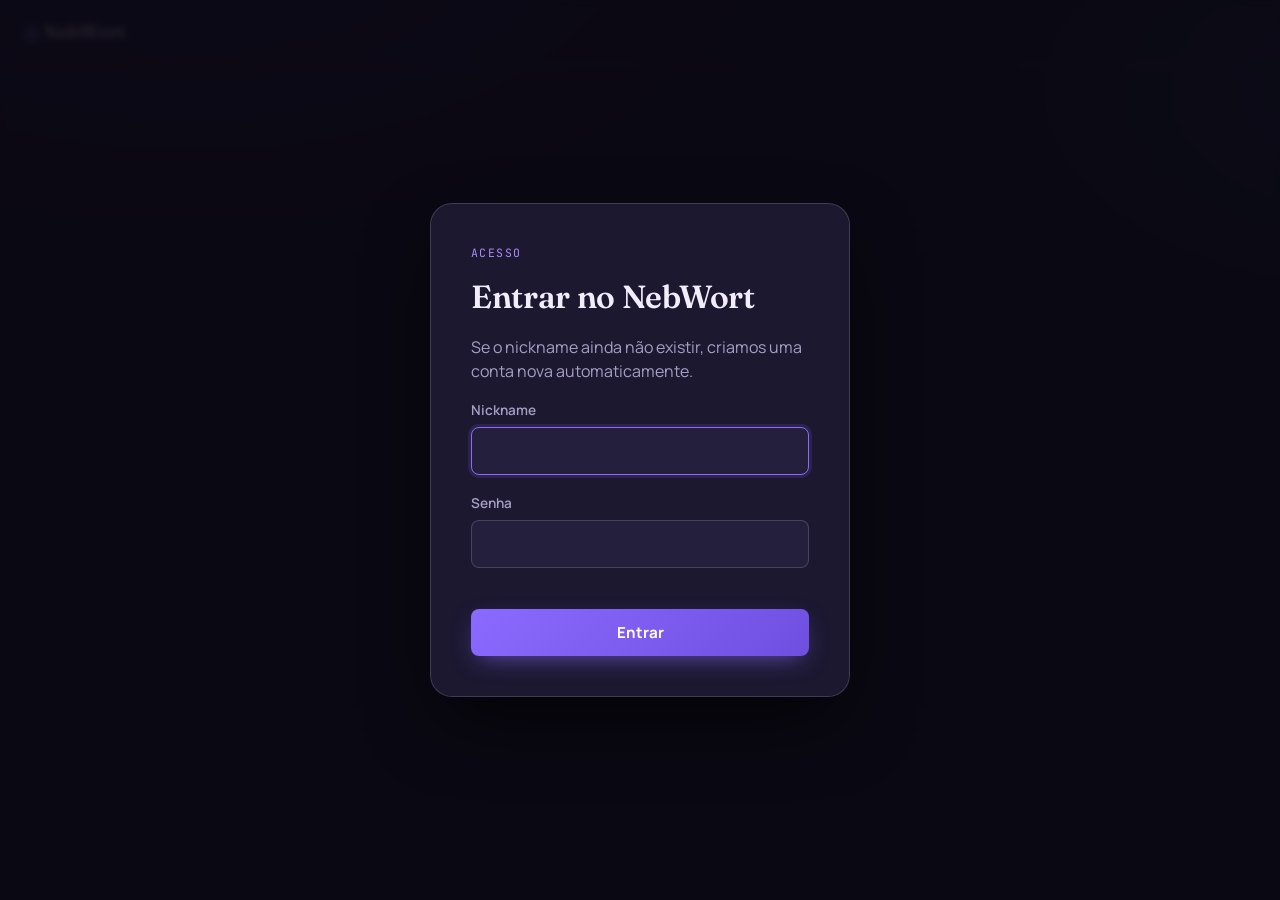
==== index.html @ ecda7659 "Primeiro commit - NebwortVibe" ====
<!DOCTYPE html>
<html lang="pt-BR">
<head>
  <meta charset="UTF-8" />
  <meta name="viewport" content="width=device-width, initial-scale=1.0" />
  <title>NebWort — Entrar</title>
  <link rel="stylesheet" href="style.css" />
</head>
<body>

  <header class="faixa-topo">
    <div class="marca"><span class="ponto"></span> NebWort</div>
  </header>

  <main class="container-principal">
    <p style="text-align:center; color: var(--text-faint); font-family: var(--font-mono); font-size: 0.85rem;">
      Entre com seu nickname para começar a jogar.
    </p>
  </main>

  <dialog id="modalLogin">
    <div class="cartao">
      <span class="eyebrow">Acesso</span>
      <h1>Entrar no NebWort</h1>
      <p>Se o nickname ainda não existir, criamos uma conta nova automaticamente.</p>

      <form id="formularioLogin" novalidate>
        <label for="campoNickname">Nickname</label>
        <input type="text" id="campoNickname" name="nickname" autocomplete="username" required />

        <label for="campoSenha">Senha</label>
        <input type="password" id="campoSenha" name="senha" autocomplete="current-password" required />

        <div class="mensagem-erro" id="mensagemErroLogin"></div>

        <button type="submit" class="botao-primario" style="width:100%;">Entrar</button>
      </form>
    </div>
  </dialog>

  <script src="script.js"></script>
  <script>
    iniciarLogin();
  </script>
</body>
</html>
---- style.css ----
/* ===================================================================
   NebWort / Semanti — design system
   Tema: "constelação semântica" — palavras como pontos de luz que se
   conectam (ou não) por significado.
   =================================================================== */

@import url('https://fonts.googleapis.com/css2?family=Fraunces:opsz,wght@9..144,500;9..144,600;9..144,700&family=Manrope:wght@400;500;600;700;800&family=JetBrains+Mono:wght@500;700&display=swap');

:root {
  --bg: #100e1a;
  --bg-soft: #16132444;
  --bg-elev: #1c1830;
  --bg-elev-2: #241f3c;
  --border: rgba(255, 255, 255, 0.09);
  --border-strong: rgba(255, 255, 255, 0.16);

  --text: #f1edf9;
  --text-dim: #a79fc4;
  --text-faint: #6f6790;

  --accent: #8b6bff;
  --accent-soft: #8b6bff22;
  --accent-strong: #a68cff;

  --good: #45e6c4;
  --good-soft: #45e6c422;
  --bad: #ff5d7a;
  --bad-soft: #ff5d7a22;

  --radius-s: 8px;
  --radius-m: 14px;
  --radius-l: 22px;

  --shadow-glow: 0 0 0 1px var(--border), 0 20px 60px -20px #000000aa;

  --font-display: 'Fraunces', serif;
  --font-body: 'Manrope', sans-serif;
  --font-mono: 'JetBrains Mono', monospace;
}

* { box-sizing: border-box; }

html, body {
  margin: 0;
  padding: 0;
  min-height: 100%;
}

body {
  background:
    radial-gradient(1100px 600px at 15% -10%, #2a1f52 0%, transparent 60%),
    radial-gradient(900px 500px at 110% 10%, #17324d 0%, transparent 55%),
    var(--bg);
  color: var(--text);
  font-family: var(--font-body);
  font-size: 16px;
  line-height: 1.55;
  -webkit-font-smoothing: antialiased;
  min-height: 100vh;
  display: flex;
  flex-direction: column;
}

/* subtle starfield */
body::before {
  content: "";
  position: fixed;
  inset: 0;
  pointer-events: none;
  background-image:
    radial-gradient(1.5px 1.5px at 20% 30%, #ffffff26 50%, transparent 51%),
    radial-gradient(1.5px 1.5px at 70% 60%, #ffffff1c 50%, transparent 51%),
    radial-gradient(1px 1px at 85% 20%, #ffffff22 50%, transparent 51%),
    radial-gradient(1px 1px at 40% 80%, #ffffff1a 50%, transparent 51%),
    radial-gradient(1.5px 1.5px at 55% 15%, #ffffff20 50%, transparent 51%);
  z-index: 0;
}

a { color: var(--accent-strong); text-decoration: none; }
a:hover { text-decoration: underline; }

h1, h2, h3 {
  font-family: var(--font-display);
  font-weight: 600;
  margin: 0 0 0.4em;
  letter-spacing: -0.01em;
}

p { margin: 0 0 1em; color: var(--text-dim); }

.oculto { display: none !important; }

/* ---------------------------------------------------------------- */
/* layout shell                                                      */
/* ---------------------------------------------------------------- */

.faixa-topo {
  position: relative;
  z-index: 1;
  display: flex;
  align-items: center;
  justify-content: space-between;
  padding: 18px 28px;
  border-bottom: 1px solid var(--border);
}

.marca {
  display: flex;
  align-items: baseline;
  gap: 8px;
  font-family: var(--font-display);
  font-size: 1.15rem;
  font-weight: 700;
  color: var(--text);
}

.marca .ponto {
  width: 8px;
  height: 8px;
  border-radius: 50%;
  background: var(--accent);
  box-shadow: 0 0 12px 2px var(--accent);
  display: inline-block;
}

.info-usuario {
  display: flex;
  align-items: center;
  gap: 14px;
  font-size: 0.9rem;
  color: var(--text-dim);
}

.pontos-pill {
  font-family: var(--font-mono);
  font-weight: 700;
  color: var(--good);
  background: var(--good-soft);
  border: 1px solid #45e6c433;
  border-radius: 999px;
  padding: 4px 12px;
}

.container-principal {
  position: relative;
  z-index: 1;
  flex: 1;
  display: flex;
  align-items: center;
  justify-content: center;
  padding: 40px 20px;
}

.cartao {
  width: 100%;
  max-width: 560px;
  background: var(--bg-elev);
  border: 1px solid var(--border);
  border-radius: var(--radius-l);
  box-shadow: var(--shadow-glow);
  padding: 40px;
}

.cartao-largo { max-width: 760px; }

.eyebrow {
  font-family: var(--font-mono);
  font-size: 0.72rem;
  letter-spacing: 0.12em;
  text-transform: uppercase;
  color: var(--accent-strong);
  margin-bottom: 10px;
  display: block;
}

/* ---------------------------------------------------------------- */
/* form controls                                                     */
/* ---------------------------------------------------------------- */

label {
  display: block;
  font-size: 0.85rem;
  color: var(--text-dim);
  margin-bottom: 6px;
  font-weight: 600;
}

input[type="text"],
input[type="password"],
select {
  width: 100%;
  background: var(--bg-elev-2);
  border: 1px solid var(--border-strong);
  color: var(--text);
  border-radius: var(--radius-s);
  padding: 12px 14px;
  font-size: 1rem;
  font-family: var(--font-body);
  margin-bottom: 18px;
  transition: border-color 0.15s, box-shadow 0.15s;
}

input[type="text"]:focus,
input[type="password"]:focus,
select:focus {
  outline: none;
  border-color: var(--accent);
  box-shadow: 0 0 0 3px var(--accent-soft);
}

input.campo-erro {
  border-color: var(--bad);
  box-shadow: 0 0 0 3px var(--bad-soft);
}

select {
  appearance: none;
  background-image: linear-gradient(45deg, transparent 50%, var(--text-dim) 50%),
                     linear-gradient(135deg, var(--text-dim) 50%, transparent 50%);
  background-position: calc(100% - 20px) center, calc(100% - 15px) center;
  background-size: 5px 5px, 5px 5px;
  background-repeat: no-repeat;
  cursor: pointer;
}

button, .botao {
  font-family: var(--font-body);
  font-weight: 700;
  font-size: 0.95rem;
  border: none;
  border-radius: var(--radius-s);
  padding: 13px 22px;
  cursor: pointer;
  transition: transform 0.1s ease, opacity 0.15s ease, box-shadow 0.15s ease;
  display: inline-flex;
  align-items: center;
  justify-content: center;
  gap: 8px;
}

button:active { transform: translateY(1px); }

.botao-primario, button.botao-primario {
  background: linear-gradient(135deg, var(--accent), #6f4fe0);
  color: #fff;
  box-shadow: 0 8px 24px -8px #8b6bffaa;
}
.botao-primario:hover { box-shadow: 0 10px 28px -6px #8b6bffcc; }

.botao-secundario, button.botao-secundario {
  background: transparent;
  color: var(--text);
  border: 1px solid var(--border-strong);
}
.botao-secundario:hover { border-color: var(--accent-strong); color: var(--accent-strong); }

.botao-perigo, button.botao-perigo {
  background: transparent;
  color: var(--bad);
  border: 1px solid #ff5d7a44;
}
.botao-perigo:hover { background: var(--bad-soft); }

button:disabled, .botao:disabled {
  opacity: 0.45;
  cursor: not-allowed;
  box-shadow: none;
  transform: none;
}

.linha-botoes {
  display: flex;
  gap: 12px;
  flex-wrap: wrap;
  margin-top: 8px;
}

.mensagem-erro {
  color: var(--bad);
  font-size: 0.85rem;
  font-weight: 600;
  min-height: 1.2em;
  margin: -8px 0 14px;
}

.mensagem-aviso {
  font-size: 0.85rem;
  color: #ffd580;
  background: #ffd58018;
  border: 1px solid #ffd58033;
  border-radius: var(--radius-s);
  padding: 10px 14px;
  margin-bottom: 16px;
}

/* ---------------------------------------------------------------- */
/* dialog / modal de login                                           */
/* ---------------------------------------------------------------- */

dialog {
  border: 1px solid var(--border-strong);
  border-radius: var(--radius-l);
  background: var(--bg-elev);
  color: var(--text);
  padding: 0;
  width: 100%;
  max-width: 420px;
  box-shadow: 0 30px 80px -20px #000000cc;
}

dialog::backdrop {
  background: #0a0812e6;
  backdrop-filter: blur(3px);
}

dialog .cartao {
  box-shadow: none;
  border: none;
  max-width: none;
}

/* ---------------------------------------------------------------- */
/* passos / etapas (pagina2)                                        */
/* ---------------------------------------------------------------- */

.lista-regras {
  list-style: none;
  padding: 0;
  margin: 0 0 24px;
  display: flex;
  flex-direction: column;
  gap: 14px;
}

.lista-regras li {
  display: flex;
  gap: 14px;
  align-items: flex-start;
  color: var(--text-dim);
  font-size: 0.95rem;
}

.marcador-regra {
  flex-shrink: 0;
  width: 30px;
  height: 30px;
  border-radius: 9px;
  background: var(--accent-soft);
  border: 1px solid #8b6bff33;
  color: var(--accent-strong);
  font-family: var(--font-mono);
  font-weight: 700;
  font-size: 0.85rem;
  display: flex;
  align-items: center;
  justify-content: center;
}

/* ---------------------------------------------------------------- */
/* arena do jogo (fases)                                             */
/* ---------------------------------------------------------------- */

.arena {
  display: flex;
  flex-direction: column;
  align-items: center;
  gap: 26px;
}

.nucleo-palavra {
  position: relative;
  width: 168px;
  height: 168px;
  border-radius: 50%;
  display: flex;
  align-items: center;
  justify-content: center;
  text-align: center;
  background: radial-gradient(circle at 35% 30%, #362a63, #1c1830 70%);
  border: 1px solid var(--border-strong);
  box-shadow: 0 0 0 1px var(--border), 0 0 60px -10px #8b6bff55, inset 0 0 30px -10px #8b6bff33;
}

.nucleo-palavra span {
  font-family: var(--font-display);
  font-size: 1.5rem;
  font-weight: 600;
  text-transform: capitalize;
  padding: 0 12px;
  word-break: break-word;
}

.nucleo-palavra .anel {
  position: absolute;
  inset: -10px;
  border-radius: 50%;
  border: 1px dashed #8b6bff44;
  animation: girar 24s linear infinite;
}

@keyframes girar {
  from { transform: rotate(0deg); }
  to { transform: rotate(360deg); }
}

.dica-quantidade {
  font-family: var(--font-mono);
  font-size: 0.78rem;
  color: var(--text-faint);
  text-transform: uppercase;
  letter-spacing: 0.08em;
}

.estado-modelo {
  display: flex;
  align-items: center;
  gap: 8px;
  font-size: 0.82rem;
  color: var(--text-faint);
  font-family: var(--font-mono);
}

.espiral {
  width: 13px;
  height: 13px;
  border-radius: 50%;
  border: 2px solid var(--border-strong);
  border-top-color: var(--accent);
  animation: espirar 0.8s linear infinite;
}

@keyframes espirar { to { transform: rotate(360deg); } }

.estado-modelo.pronto .espiral { display: none; }
.estado-modelo.pronto::before {
  content: "●";
  color: var(--good);
  font-size: 0.6rem;
}
.estado-modelo.erro::before {
  content: "●";
  color: var(--bad);
  font-size: 0.6rem;
}
.estado-modelo.erro .espiral { display: none; }

.campo-resposta {
  width: 100%;
}

/* conexões / chips de respostas avaliadas */

.constelacao-respostas {
  width: 100%;
  display: flex;
  flex-wrap: wrap;
  gap: 10px;
  justify-content: center;
  margin: 6px 0 4px;
}

.no-resposta {
  position: relative;
  padding: 10px 16px 10px 16px;
  border-radius: 999px;
  font-family: var(--font-mono);
  font-size: 0.86rem;
  font-weight: 700;
  border: 1px solid var(--border-strong);
  background: var(--bg-elev-2);
  color: var(--text-dim);
  display: flex;
  align-items: center;
  gap: 8px;
  animation: surgir 0.25s ease;
}

@keyframes surgir {
  from { opacity: 0; transform: translateY(6px) scale(0.96); }
  to { opacity: 1; transform: translateY(0) scale(1); }
}

.no-resposta.aprovado {
  border-color: #45e6c455;
  background: var(--good-soft);
  color: var(--good);
}

.no-resposta.reprovado {
  border-color: #ff5d7a55;
  background: var(--bad-soft);
  color: var(--bad);
}

.no-resposta .similaridade {
  font-size: 0.72rem;
  opacity: 0.75;
  font-weight: 600;
}

.no-resposta .pontos-ganhos {
  font-size: 0.72rem;
  background: #ffffff14;
  border-radius: 999px;
  padding: 1px 7px;
}

.resumo-rodada {
  width: 100%;
  text-align: center;
  padding: 16px;
  border-radius: var(--radius-m);
  background: var(--bg-elev-2);
  border: 1px solid var(--border);
  font-family: var(--font-mono);
  font-size: 0.95rem;
}

.resumo-rodada strong { color: var(--good); }

/* ---------------------------------------------------------------- */
/* ranking                                                           */
/* ---------------------------------------------------------------- */

.tabela-ranking {
  width: 100%;
  border-collapse: collapse;
}

.tabela-ranking th {
  text-align: left;
  font-size: 0.75rem;
  text-transform: uppercase;
  letter-spacing: 0.08em;
  color: var(--text-faint);
  font-family: var(--font-mono);
  padding: 0 12px 10px;
  border-bottom: 1px solid var(--border);
}

.tabela-ranking td {
  padding: 12px;
  border-bottom: 1px solid var(--border);
  font-size: 0.95rem;
}

.tabela-ranking tr.linha-atual td {
  background: var(--accent-soft);
  font-weight: 700;
  color: var(--text);
}

.tabela-ranking td.coluna-posicao {
  font-family: var(--font-mono);
  color: var(--text-faint);
  width: 46px;
}

.tabela-ranking td.coluna-pontos {
  font-family: var(--font-mono);
  color: var(--good);
  font-weight: 700;
  text-align: right;
}

/* ---------------------------------------------------------------- */
/* dificuldade (pagina3)                                             */
/* ---------------------------------------------------------------- */

.cartoes-dificuldade {
  display: grid;
  grid-template-columns: 1fr;
  gap: 10px;
  margin: 4px 0 22px;
}

/* ---------------------------------------------------------------- */
/* responsivo                                                        */
/* ---------------------------------------------------------------- */

@media (max-width: 560px) {
  .cartao { padding: 26px; border-radius: var(--radius-m); }
  .faixa-topo { padding: 14px 16px; }
  .nucleo-palavra { width: 140px; height: 140px; }
}

/* foco visível para acessibilidade */
a:focus-visible,
button:focus-visible,
input:focus-visible,
select:focus-visible {
  outline: 2px solid var(--accent-strong);
  outline-offset: 2px;
}

@media (prefers-reduced-motion: reduce) {
  .nucleo-palavra .anel,
  .espiral {
    animation: none;
  }
}
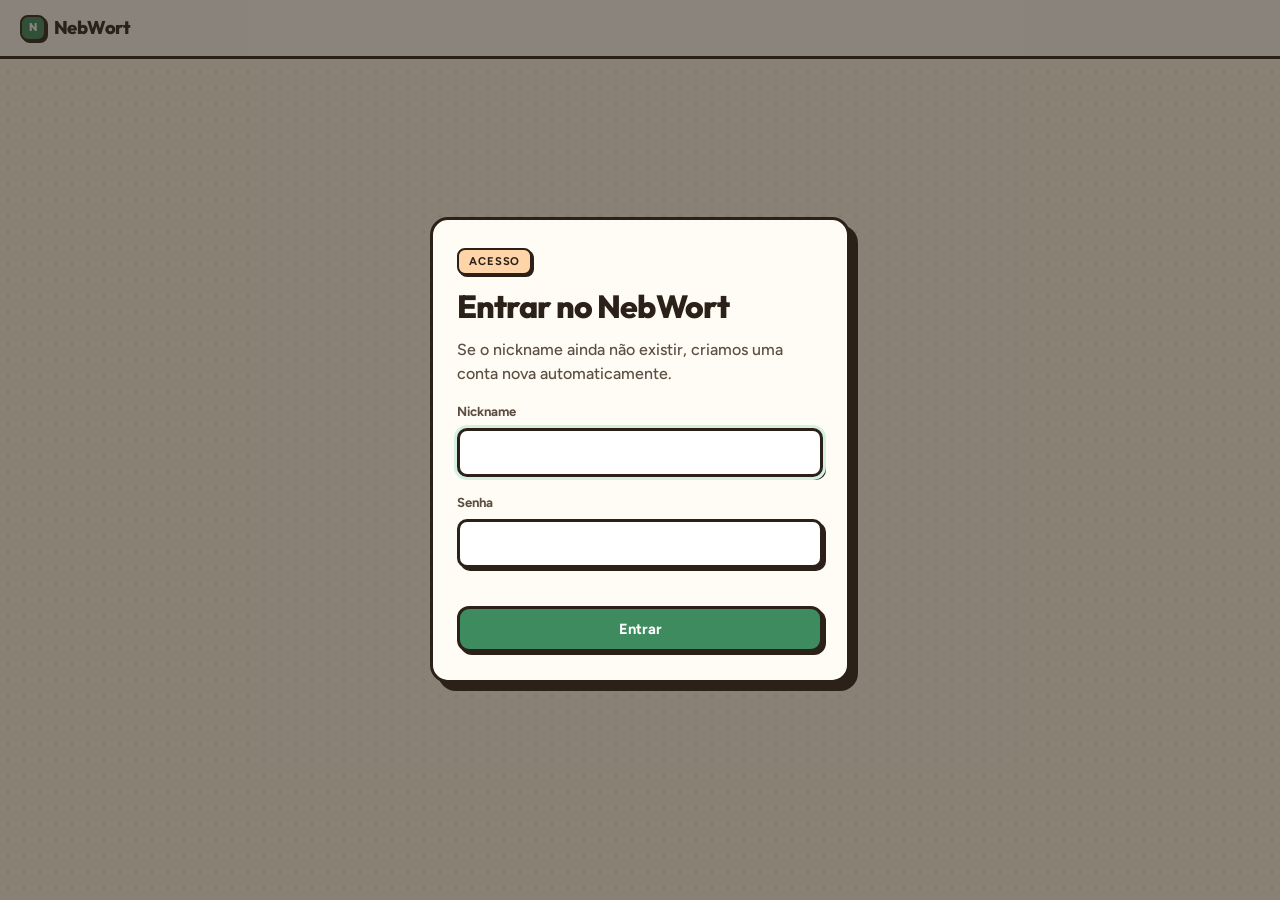
==== commit 4ca0a891: "Login com visual cartoon" ====
--- a/index.html
+++ b/index.html
@@ -9,11 +9,11 @@
 <body>
 
   <header class="faixa-topo">
-    <div class="marca"><span class="ponto"></span> NebWort</div>
+    <div class="marca"><span class="mark">N</span> NebWort</div>
   </header>
 
   <main class="container-principal">
-    <p style="text-align:center; color: var(--text-faint); font-family: var(--font-mono); font-size: 0.85rem;">
+    <p style="text-align:center; color: var(--text-faint); font-weight: 600; font-size: 0.9rem;">
       Entre com seu nickname para começar a jogar.
     </p>
   </main>
@@ -33,7 +33,7 @@
 
         <div class="mensagem-erro" id="mensagemErroLogin"></div>
 
-        <button type="submit" class="botao-primario" style="width:100%;">Entrar</button>
+        <button type="submit" class="botao botao-primario" style="width:100%;">Entrar</button>
       </form>
     </div>
   </dialog>
--- a/style.css
+++ b/style.css
@@ -1,41 +1,45 @@
 /* ===================================================================
-   NebWort / Semanti — design system
-   Tema: "constelação semântica" — palavras como pontos de luz que se
-   conectam (ou não) por significado.
+   NebWort — visual cartoon (arcade + orgânico)
+   Creme, verde floresta, bordas escuras, tipografia reta.
    =================================================================== */
 
-@import url('https://fonts.googleapis.com/css2?family=Fraunces:opsz,wght@9..144,500;9..144,600;9..144,700&family=Manrope:wght@400;500;600;700;800&family=JetBrains+Mono:wght@500;700&display=swap');
+@import url('https://fonts.googleapis.com/css2?family=Figtree:wght@500;600;700;800&family=Outfit:wght@600;700;800&display=swap');
 
 :root {
-  --bg: #100e1a;
-  --bg-soft: #16132444;
-  --bg-elev: #1c1830;
-  --bg-elev-2: #241f3c;
-  --border: rgba(255, 255, 255, 0.09);
-  --border-strong: rgba(255, 255, 255, 0.16);
-
-  --text: #f1edf9;
-  --text-dim: #a79fc4;
-  --text-faint: #6f6790;
-
-  --accent: #8b6bff;
-  --accent-soft: #8b6bff22;
-  --accent-strong: #a68cff;
-
-  --good: #45e6c4;
-  --good-soft: #45e6c422;
-  --bad: #ff5d7a;
-  --bad-soft: #ff5d7a22;
-
-  --radius-s: 8px;
+  --bg: #FFF6E8;
+  --bg-dot: #EBD9C0;
+  --bg-elev: #FFFCF5;
+  --bg-elev-2: #FFF8EC;
+  --border: #2B2118;
+  --border-soft: #D4C4AE;
+
+  --text: #2B2118;
+  --text-dim: #5C4E42;
+  --text-faint: #8B7B6B;
+
+  --accent: #3D8B5F;
+  --accent-soft: #D4F0E0;
+  --accent-strong: #2F6B49;
+  --accent-hover: #347A52;
+
+  --cream: #FFE8B8;
+  --peach: #FFD4A8;
+
+  --good: #2F6B49;
+  --good-soft: #D4F0E0;
+  --bad: #C92A2A;
+  --bad-soft: #FFD5D0;
+
+  --radius-s: 10px;
   --radius-m: 14px;
-  --radius-l: 22px;
-
-  --shadow-glow: 0 0 0 1px var(--border), 0 20px 60px -20px #000000aa;
-
-  --font-display: 'Fraunces', serif;
-  --font-body: 'Manrope', sans-serif;
-  --font-mono: 'JetBrains Mono', monospace;
+  --radius-l: 18px;
+
+  --shadow: 4px 4px 0 #2B2118;
+  --shadow-sm: 3px 3px 0 #2B2118;
+
+  --font-display: 'Outfit', system-ui, sans-serif;
+  --font-body: 'Figtree', system-ui, sans-serif;
+  --font-mono: 'Figtree', system-ui, sans-serif;
 }
 
 * { box-sizing: border-box; }
@@ -47,51 +51,39 @@
 }
 
 body {
-  background:
-    radial-gradient(1100px 600px at 15% -10%, #2a1f52 0%, transparent 60%),
-    radial-gradient(900px 500px at 110% 10%, #17324d 0%, transparent 55%),
-    var(--bg);
+  background: var(--bg);
+  background-image: radial-gradient(var(--bg-dot) 1.4px, transparent 1.4px);
+  background-size: 16px 16px;
   color: var(--text);
   font-family: var(--font-body);
   font-size: 16px;
-  line-height: 1.55;
+  line-height: 1.5;
   -webkit-font-smoothing: antialiased;
   min-height: 100vh;
   display: flex;
   flex-direction: column;
 }
 
-/* subtle starfield */
-body::before {
-  content: "";
-  position: fixed;
-  inset: 0;
-  pointer-events: none;
-  background-image:
-    radial-gradient(1.5px 1.5px at 20% 30%, #ffffff26 50%, transparent 51%),
-    radial-gradient(1.5px 1.5px at 70% 60%, #ffffff1c 50%, transparent 51%),
-    radial-gradient(1px 1px at 85% 20%, #ffffff22 50%, transparent 51%),
-    radial-gradient(1px 1px at 40% 80%, #ffffff1a 50%, transparent 51%),
-    radial-gradient(1.5px 1.5px at 55% 15%, #ffffff20 50%, transparent 51%);
-  z-index: 0;
-}
-
-a { color: var(--accent-strong); text-decoration: none; }
+body::before { display: none; }
+
+a { color: var(--accent-strong); text-decoration: none; font-weight: 600; }
 a:hover { text-decoration: underline; }
 
 h1, h2, h3 {
   font-family: var(--font-display);
-  font-weight: 600;
+  font-weight: 800;
   margin: 0 0 0.4em;
-  letter-spacing: -0.01em;
-}
-
-p { margin: 0 0 1em; color: var(--text-dim); }
+  letter-spacing: -0.03em;
+  line-height: 1.2;
+}
+
+p { margin: 0 0 1em; color: var(--text-dim); font-weight: 500; }
 
 .oculto { display: none !important; }
-
-/* ---------------------------------------------------------------- */
-/* layout shell                                                      */
+.texto-dim { color: var(--text-dim); font-size: 0.9rem; }
+
+/* ---------------------------------------------------------------- */
+/* header                                                            */
 /* ---------------------------------------------------------------- */
 
 .faixa-topo {
@@ -100,46 +92,78 @@
   display: flex;
   align-items: center;
   justify-content: space-between;
-  padding: 18px 28px;
-  border-bottom: 1px solid var(--border);
+  padding: 14px 20px;
+  border-bottom: 3px solid var(--border);
+  background: var(--bg-elev);
 }
 
 .marca {
   display: flex;
-  align-items: baseline;
+  align-items: center;
   gap: 8px;
   font-family: var(--font-display);
   font-size: 1.15rem;
-  font-weight: 700;
-  color: var(--text);
+  font-weight: 800;
+  letter-spacing: -0.03em;
+  color: var(--text);
+}
+
+.marca .ponto,
+.marca .mark {
+  width: 26px;
+  height: 26px;
+  border-radius: 8px;
+  background: var(--accent);
+  border: 2.5px solid var(--border);
+  box-shadow: 2px 2px 0 var(--border);
+  display: inline-flex;
+  align-items: center;
+  justify-content: center;
+  color: #fff;
+  font-size: 0.7rem;
+  font-weight: 800;
+  flex-shrink: 0;
 }
 
 .marca .ponto {
-  width: 8px;
-  height: 8px;
-  border-radius: 50%;
-  background: var(--accent);
-  box-shadow: 0 0 12px 2px var(--accent);
-  display: inline-block;
+  width: 12px;
+  height: 12px;
+  border-radius: 4px;
+  box-shadow: 1px 1px 0 var(--border);
 }
 
 .info-usuario {
   display: flex;
   align-items: center;
-  gap: 14px;
-  font-size: 0.9rem;
+  gap: 8px;
+  font-size: 0.85rem;
   color: var(--text-dim);
+  font-weight: 600;
+}
+
+.pontos-pill,
+.titulo-pill {
+  font-weight: 700;
+  font-size: 0.75rem;
+  border-radius: 999px;
+  padding: 5px 11px;
+  border: 2.5px solid var(--border);
+  box-shadow: 2px 2px 0 var(--border);
 }
 
 .pontos-pill {
-  font-family: var(--font-mono);
-  font-weight: 700;
   color: var(--good);
   background: var(--good-soft);
-  border: 1px solid #45e6c433;
-  border-radius: 999px;
-  padding: 4px 12px;
-}
+}
+
+.titulo-pill {
+  color: var(--text);
+  background: var(--cream);
+}
+
+/* ---------------------------------------------------------------- */
+/* layout                                                            */
+/* ---------------------------------------------------------------- */
 
 .container-principal {
   position: relative;
@@ -148,64 +172,70 @@
   display: flex;
   align-items: center;
   justify-content: center;
-  padding: 40px 20px;
+  padding: 28px 16px;
 }
 
 .cartao {
   width: 100%;
-  max-width: 560px;
+  max-width: 520px;
   background: var(--bg-elev);
-  border: 1px solid var(--border);
+  border: 3px solid var(--border);
   border-radius: var(--radius-l);
-  box-shadow: var(--shadow-glow);
-  padding: 40px;
-}
-
-.cartao-largo { max-width: 760px; }
+  box-shadow: var(--shadow);
+  padding: 28px 24px;
+}
+
+.cartao-largo { max-width: 640px; }
 
 .eyebrow {
-  font-family: var(--font-mono);
-  font-size: 0.72rem;
-  letter-spacing: 0.12em;
+  display: inline-block;
+  font-size: 0.7rem;
+  font-weight: 700;
+  letter-spacing: 0.08em;
   text-transform: uppercase;
-  color: var(--accent-strong);
-  margin-bottom: 10px;
-  display: block;
-}
-
-/* ---------------------------------------------------------------- */
-/* form controls                                                     */
+  color: var(--text);
+  background: var(--peach);
+  border: 2.5px solid var(--border);
+  border-radius: 8px;
+  padding: 3px 10px;
+  margin-bottom: 12px;
+  box-shadow: 2px 2px 0 var(--border);
+}
+
+/* ---------------------------------------------------------------- */
+/* forms                                                             */
 /* ---------------------------------------------------------------- */
 
 label {
   display: block;
-  font-size: 0.85rem;
+  font-size: 0.82rem;
   color: var(--text-dim);
   margin-bottom: 6px;
-  font-weight: 600;
+  font-weight: 700;
 }
 
 input[type="text"],
 input[type="password"],
 select {
   width: 100%;
-  background: var(--bg-elev-2);
-  border: 1px solid var(--border-strong);
+  background: #fff;
+  border: 3px solid var(--border);
   color: var(--text);
   border-radius: var(--radius-s);
   padding: 12px 14px;
   font-size: 1rem;
   font-family: var(--font-body);
-  margin-bottom: 18px;
-  transition: border-color 0.15s, box-shadow 0.15s;
+  font-weight: 600;
+  margin-bottom: 16px;
+  box-shadow: var(--shadow-sm);
+  transition: box-shadow 0.12s, transform 0.12s;
 }
 
 input[type="text"]:focus,
 input[type="password"]:focus,
 select:focus {
   outline: none;
-  border-color: var(--accent);
-  box-shadow: 0 0 0 3px var(--accent-soft);
+  box-shadow: 0 0 0 3px var(--accent-soft), var(--shadow-sm);
 }
 
 input.campo-erro {
@@ -217,7 +247,7 @@
   appearance: none;
   background-image: linear-gradient(45deg, transparent 50%, var(--text-dim) 50%),
                      linear-gradient(135deg, var(--text-dim) 50%, transparent 50%);
-  background-position: calc(100% - 20px) center, calc(100% - 15px) center;
+  background-position: calc(100% - 18px) center, calc(100% - 13px) center;
   background-size: 5px 5px, 5px 5px;
   background-repeat: no-repeat;
   cursor: pointer;
@@ -226,51 +256,60 @@
 button, .botao {
   font-family: var(--font-body);
   font-weight: 700;
-  font-size: 0.95rem;
-  border: none;
-  border-radius: var(--radius-s);
-  padding: 13px 22px;
+  font-size: 0.92rem;
+  border: 3px solid var(--border);
+  border-radius: 12px;
+  padding: 11px 18px;
   cursor: pointer;
-  transition: transform 0.1s ease, opacity 0.15s ease, box-shadow 0.15s ease;
+  transition: transform 0.1s, box-shadow 0.1s;
   display: inline-flex;
   align-items: center;
   justify-content: center;
   gap: 8px;
-}
-
-button:active { transform: translateY(1px); }
+  text-decoration: none;
+  box-shadow: var(--shadow-sm);
+  color: var(--text);
+  background: var(--bg-elev);
+}
+
+button:hover, .botao:hover {
+  transform: translate(-1px, -1px);
+  box-shadow: 4px 4px 0 var(--border);
+  text-decoration: none;
+}
+
+button:active, .botao:active {
+  transform: translate(1px, 1px);
+  box-shadow: 1px 1px 0 var(--border);
+}
 
 .botao-primario, button.botao-primario {
-  background: linear-gradient(135deg, var(--accent), #6f4fe0);
+  background: var(--accent);
   color: #fff;
-  box-shadow: 0 8px 24px -8px #8b6bffaa;
-}
-.botao-primario:hover { box-shadow: 0 10px 28px -6px #8b6bffcc; }
+}
+.botao-primario:hover { background: var(--accent-hover); color: #fff; }
 
 .botao-secundario, button.botao-secundario {
-  background: transparent;
-  color: var(--text);
-  border: 1px solid var(--border-strong);
-}
-.botao-secundario:hover { border-color: var(--accent-strong); color: var(--accent-strong); }
+  background: var(--bg-elev);
+  color: var(--text);
+}
 
 .botao-perigo, button.botao-perigo {
-  background: transparent;
+  background: #fff;
   color: var(--bad);
-  border: 1px solid #ff5d7a44;
 }
 .botao-perigo:hover { background: var(--bad-soft); }
 
 button:disabled, .botao:disabled {
   opacity: 0.45;
   cursor: not-allowed;
-  box-shadow: none;
-  transform: none;
+  transform: none !important;
+  box-shadow: var(--shadow-sm) !important;
 }
 
 .linha-botoes {
   display: flex;
-  gap: 12px;
+  gap: 10px;
   flex-wrap: wrap;
   margin-top: 8px;
 }
@@ -278,39 +317,40 @@
 .mensagem-erro {
   color: var(--bad);
   font-size: 0.85rem;
-  font-weight: 600;
+  font-weight: 700;
   min-height: 1.2em;
   margin: -8px 0 14px;
 }
 
 .mensagem-aviso {
   font-size: 0.85rem;
-  color: #ffd580;
-  background: #ffd58018;
-  border: 1px solid #ffd58033;
+  font-weight: 600;
+  color: #8A5A00;
+  background: var(--cream);
+  border: 2.5px solid var(--border);
   border-radius: var(--radius-s);
   padding: 10px 14px;
   margin-bottom: 16px;
-}
-
-/* ---------------------------------------------------------------- */
-/* dialog / modal de login                                           */
+  box-shadow: 2px 2px 0 var(--border);
+}
+
+/* ---------------------------------------------------------------- */
+/* dialog                                                            */
 /* ---------------------------------------------------------------- */
 
 dialog {
-  border: 1px solid var(--border-strong);
+  border: 3px solid var(--border);
   border-radius: var(--radius-l);
   background: var(--bg-elev);
   color: var(--text);
   padding: 0;
   width: 100%;
   max-width: 420px;
-  box-shadow: 0 30px 80px -20px #000000cc;
+  box-shadow: 8px 8px 0 var(--border);
 }
 
 dialog::backdrop {
-  background: #0a0812e6;
-  backdrop-filter: blur(3px);
+  background: rgba(43, 33, 24, 0.55);
 }
 
 dialog .cartao {
@@ -320,111 +360,342 @@
 }
 
 /* ---------------------------------------------------------------- */
-/* passos / etapas (pagina2)                                        */
+/* regras / perfil / modos                                           */
 /* ---------------------------------------------------------------- */
 
 .lista-regras {
   list-style: none;
   padding: 0;
-  margin: 0 0 24px;
+  margin: 0 0 22px;
+  display: flex;
+  flex-direction: column;
+  gap: 12px;
+}
+
+.lista-regras li {
+  display: flex;
+  gap: 12px;
+  align-items: flex-start;
+  color: var(--text-dim);
+  font-size: 0.92rem;
+  font-weight: 500;
+}
+
+.marcador-regra {
+  flex-shrink: 0;
+  width: 28px;
+  height: 28px;
+  border-radius: 8px;
+  background: var(--accent-soft);
+  border: 2.5px solid var(--border);
+  color: var(--accent-strong);
+  font-weight: 800;
+  font-size: 0.8rem;
+  display: flex;
+  align-items: center;
+  justify-content: center;
+  box-shadow: 2px 2px 0 var(--border);
+}
+
+.perfil-resumo {
+  display: grid;
+  grid-template-columns: 1fr 1fr;
+  gap: 10px;
+  margin: 16px 0 20px;
+}
+
+.perfil-bloco {
+  background: var(--bg-elev);
+  border: 3px solid var(--border);
+  border-radius: var(--radius-m);
+  padding: 14px;
+  box-shadow: var(--shadow-sm);
+}
+
+.perfil-bloco-largo { grid-column: 1 / -1; }
+
+.perfil-label {
+  display: block;
+  font-size: 0.65rem;
+  font-weight: 700;
+  letter-spacing: 0.07em;
+  text-transform: uppercase;
+  color: var(--text-faint);
+  margin-bottom: 4px;
+}
+
+.perfil-bloco strong {
+  font-family: var(--font-display);
+  font-weight: 700;
+  letter-spacing: -0.02em;
+}
+
+.modos-grid {
+  display: grid;
+  grid-template-columns: 1fr;
+  gap: 12px;
+}
+
+@media (min-width: 560px) {
+  .modos-grid { grid-template-columns: 1fr 1fr; }
+}
+
+.modo-card {
+  display: block;
+  padding: 16px;
+  border-radius: var(--radius-m);
+  border: 3px solid var(--border);
+  background: var(--bg-elev);
+  color: var(--text);
+  text-decoration: none;
+  box-shadow: var(--shadow);
+  transition: transform 0.1s, box-shadow 0.1s;
+}
+
+.modo-card:nth-child(1) { background: var(--accent-soft); }
+.modo-card:nth-child(2) { background: var(--cream); }
+
+.modo-card:hover {
+  transform: translate(-2px, -2px);
+  box-shadow: 6px 6px 0 var(--border);
+  text-decoration: none;
+}
+
+.modo-eyebrow {
+  font-size: 0.68rem;
+  font-weight: 700;
+  letter-spacing: 0.06em;
+  text-transform: uppercase;
+  color: var(--accent-strong);
+  margin-bottom: 4px;
+  display: block;
+}
+
+.modo-card strong {
+  font-family: var(--font-display);
+  font-size: 1.15rem;
+  font-weight: 800;
+  letter-spacing: -0.02em;
+  display: block;
+  margin-bottom: 4px;
+}
+
+.modo-desc {
+  font-size: 0.85rem;
+  color: var(--text-dim);
+  font-weight: 500;
+  line-height: 1.4;
+}
+
+/* ---------------------------------------------------------------- */
+/* história                                                          */
+/* ---------------------------------------------------------------- */
+
+.historia-progresso {
+  font-weight: 700;
+  font-size: 0.88rem;
+  color: var(--text-dim);
+  margin-bottom: 16px;
+}
+
+.lista-capitulos,
+.lista-temas {
   display: flex;
   flex-direction: column;
   gap: 14px;
 }
 
-.lista-regras li {
-  display: flex;
-  gap: 14px;
+.tema-bloco {
+  border: 3px solid var(--border);
+  border-radius: var(--radius-m);
+  padding: 12px;
+  background: var(--bg-elev);
+  box-shadow: var(--shadow-sm);
+}
+
+.tema-cabecalho {
+  display: flex;
+  justify-content: space-between;
   align-items: flex-start;
-  color: var(--text-dim);
-  font-size: 0.95rem;
-}
-
-.marcador-regra {
+  gap: 12px;
+  margin-bottom: 10px;
+  padding: 2px 4px;
+}
+
+.tema-cabecalho strong {
+  display: block;
+  font-family: var(--font-display);
+  font-size: 1.05rem;
+  font-weight: 800;
+  letter-spacing: -0.02em;
+}
+
+.tema-contador {
+  font-size: 0.72rem;
+  font-weight: 700;
+  white-space: nowrap;
+  background: var(--cream);
+  border: 2.5px solid var(--border);
+  border-radius: 999px;
+  padding: 2px 10px;
+}
+
+.tema-subs {
+  display: flex;
+  flex-direction: column;
+  gap: 8px;
+}
+
+.capitulo-item {
+  display: flex;
+  align-items: center;
+  gap: 12px;
+  padding: 11px 12px;
+  border-radius: 12px;
+  border: 2.5px solid var(--border);
+  background: #fff;
+  transition: box-shadow 0.12s, transform 0.12s;
+}
+
+.capitulo-item.capitulo-atual {
+  background: var(--cream);
+  box-shadow: 3px 3px 0 var(--border);
+}
+
+.capitulo-item.capitulo-concluido {
+  background: var(--good-soft);
+}
+
+.capitulo-item.capitulo-bloqueado {
+  opacity: 0.48;
+  background: #F5EDE0;
+}
+
+.capitulo-item:not(.capitulo-bloqueado) {
+  cursor: pointer;
+}
+
+.capitulo-item:not(.capitulo-bloqueado):hover {
+  transform: translate(-1px, -1px);
+  box-shadow: 4px 4px 0 var(--border);
+}
+
+.capitulo-num {
+  width: 28px;
+  height: 28px;
+  border-radius: 8px;
+  background: #fff;
+  border: 2.5px solid var(--border);
+  color: var(--text);
+  font-family: var(--font-display);
+  font-weight: 800;
+  font-size: 0.75rem;
+  display: flex;
+  align-items: center;
+  justify-content: center;
   flex-shrink: 0;
-  width: 30px;
-  height: 30px;
-  border-radius: 9px;
-  background: var(--accent-soft);
-  border: 1px solid #8b6bff33;
-  color: var(--accent-strong);
-  font-family: var(--font-mono);
-  font-weight: 700;
-  font-size: 0.85rem;
-  display: flex;
-  align-items: center;
-  justify-content: center;
-}
-
-/* ---------------------------------------------------------------- */
-/* arena do jogo (fases)                                             */
+}
+
+.capitulo-atual .capitulo-num {
+  background: #E85D4C;
+  color: #fff;
+}
+
+.capitulo-concluido .capitulo-num {
+  background: var(--accent);
+  color: #fff;
+}
+
+.capitulo-info {
+  flex: 1;
+  display: flex;
+  flex-direction: column;
+  gap: 2px;
+  min-width: 0;
+}
+
+.capitulo-info strong {
+  font-size: 0.92rem;
+  font-weight: 700;
+}
+
+.capitulo-tema {
+  font-size: 0.78rem;
+  color: var(--text-faint);
+  font-weight: 500;
+}
+
+.capitulo-status {
+  font-size: 0.68rem;
+  font-weight: 700;
+  text-transform: uppercase;
+  letter-spacing: 0.03em;
+  color: var(--text-faint);
+  white-space: nowrap;
+}
+
+.capitulo-atual .capitulo-status { color: #E85D4C; }
+.capitulo-concluido .capitulo-status { color: var(--accent-strong); }
+
+/* ---------------------------------------------------------------- */
+/* arena / fase                                                      */
 /* ---------------------------------------------------------------- */
 
 .arena {
   display: flex;
   flex-direction: column;
   align-items: center;
-  gap: 26px;
+  gap: 18px;
 }
 
 .nucleo-palavra {
   position: relative;
-  width: 168px;
-  height: 168px;
-  border-radius: 50%;
+  min-width: 160px;
+  padding: 24px 28px;
+  border-radius: 20px;
   display: flex;
   align-items: center;
   justify-content: center;
   text-align: center;
-  background: radial-gradient(circle at 35% 30%, #362a63, #1c1830 70%);
-  border: 1px solid var(--border-strong);
-  box-shadow: 0 0 0 1px var(--border), 0 0 60px -10px #8b6bff55, inset 0 0 30px -10px #8b6bff33;
+  background: var(--cream);
+  border: 3.5px solid var(--border);
+  box-shadow: 5px 5px 0 var(--border);
 }
 
 .nucleo-palavra span {
   font-family: var(--font-display);
-  font-size: 1.5rem;
-  font-weight: 600;
+  font-size: 1.85rem;
+  font-weight: 800;
+  letter-spacing: -0.03em;
   text-transform: capitalize;
-  padding: 0 12px;
+  padding: 0 8px;
   word-break: break-word;
 }
 
-.nucleo-palavra .anel {
-  position: absolute;
-  inset: -10px;
-  border-radius: 50%;
-  border: 1px dashed #8b6bff44;
-  animation: girar 24s linear infinite;
-}
-
-@keyframes girar {
-  from { transform: rotate(0deg); }
-  to { transform: rotate(360deg); }
-}
+.nucleo-palavra .anel { display: none; }
 
 .dica-quantidade {
-  font-family: var(--font-mono);
-  font-size: 0.78rem;
+  font-size: 0.75rem;
+  font-weight: 700;
   color: var(--text-faint);
   text-transform: uppercase;
-  letter-spacing: 0.08em;
+  letter-spacing: 0.06em;
 }
 
 .estado-modelo {
   display: flex;
   align-items: center;
   gap: 8px;
-  font-size: 0.82rem;
+  font-size: 0.8rem;
   color: var(--text-faint);
-  font-family: var(--font-mono);
+  font-weight: 600;
 }
 
 .espiral {
   width: 13px;
   height: 13px;
   border-radius: 50%;
-  border: 2px solid var(--border-strong);
+  border: 2.5px solid var(--border-soft);
   border-top-color: var(--accent);
   animation: espirar 0.8s linear infinite;
 }
@@ -434,44 +705,39 @@
 .estado-modelo.pronto .espiral { display: none; }
 .estado-modelo.pronto::before {
   content: "●";
-  color: var(--good);
-  font-size: 0.6rem;
+  color: var(--accent);
+  font-size: 0.65rem;
 }
 .estado-modelo.erro::before {
   content: "●";
   color: var(--bad);
-  font-size: 0.6rem;
+  font-size: 0.65rem;
 }
 .estado-modelo.erro .espiral { display: none; }
 
-.campo-resposta {
-  width: 100%;
-}
-
-/* conexões / chips de respostas avaliadas */
+.campo-resposta { width: 100%; }
 
 .constelacao-respostas {
   width: 100%;
   display: flex;
   flex-wrap: wrap;
-  gap: 10px;
+  gap: 8px;
   justify-content: center;
   margin: 6px 0 4px;
 }
 
 .no-resposta {
-  position: relative;
-  padding: 10px 16px 10px 16px;
+  padding: 8px 12px;
   border-radius: 999px;
-  font-family: var(--font-mono);
-  font-size: 0.86rem;
-  font-weight: 700;
-  border: 1px solid var(--border-strong);
-  background: var(--bg-elev-2);
+  font-size: 0.82rem;
+  font-weight: 700;
+  border: 2.5px solid var(--border);
+  background: #fff;
   color: var(--text-dim);
   display: flex;
   align-items: center;
-  gap: 8px;
+  gap: 6px;
+  box-shadow: 2px 2px 0 var(--border);
   animation: surgir 0.25s ease;
 }
 
@@ -481,26 +747,24 @@
 }
 
 .no-resposta.aprovado {
-  border-color: #45e6c455;
   background: var(--good-soft);
   color: var(--good);
 }
 
 .no-resposta.reprovado {
-  border-color: #ff5d7a55;
   background: var(--bad-soft);
   color: var(--bad);
 }
 
 .no-resposta .similaridade {
-  font-size: 0.72rem;
-  opacity: 0.75;
+  font-size: 0.7rem;
+  opacity: 0.7;
   font-weight: 600;
 }
 
 .no-resposta .pontos-ganhos {
-  font-size: 0.72rem;
-  background: #ffffff14;
+  font-size: 0.7rem;
+  background: rgba(43, 33, 24, 0.08);
   border-radius: 999px;
   padding: 1px 7px;
 }
@@ -508,12 +772,13 @@
 .resumo-rodada {
   width: 100%;
   text-align: center;
-  padding: 16px;
-  border-radius: var(--radius-m);
-  background: var(--bg-elev-2);
-  border: 1px solid var(--border);
-  font-family: var(--font-mono);
+  padding: 14px;
+  border-radius: 14px;
+  background: var(--good-soft);
+  border: 3px solid var(--border);
+  font-weight: 700;
   font-size: 0.95rem;
+  box-shadow: var(--shadow-sm);
 }
 
 .resumo-rodada strong { color: var(--good); }
@@ -524,54 +789,76 @@
 
 .tabela-ranking {
   width: 100%;
-  border-collapse: collapse;
+  border-collapse: separate;
+  border-spacing: 0;
+  border: 3px solid var(--border);
+  border-radius: 14px;
+  overflow: hidden;
+  background: var(--bg-elev);
+  box-shadow: var(--shadow-sm);
 }
 
 .tabela-ranking th {
   text-align: left;
-  font-size: 0.75rem;
+  font-size: 0.65rem;
   text-transform: uppercase;
-  letter-spacing: 0.08em;
+  letter-spacing: 0.06em;
   color: var(--text-faint);
-  font-family: var(--font-mono);
-  padding: 0 12px 10px;
-  border-bottom: 1px solid var(--border);
+  font-weight: 700;
+  padding: 10px 12px 8px;
+  background: var(--cream);
+  border-bottom: 2.5px solid var(--border);
 }
 
 .tabela-ranking td {
   padding: 12px;
-  border-bottom: 1px solid var(--border);
-  font-size: 0.95rem;
-}
+  border-bottom: 2px solid #EDE3D4;
+  font-size: 0.92rem;
+  font-weight: 600;
+}
+
+.tabela-ranking tr:last-child td { border-bottom: none; }
 
 .tabela-ranking tr.linha-atual td {
-  background: var(--accent-soft);
-  font-weight: 700;
+  background: var(--good-soft);
+  font-weight: 800;
   color: var(--text);
 }
 
 .tabela-ranking td.coluna-posicao {
-  font-family: var(--font-mono);
+  font-family: var(--font-display);
   color: var(--text-faint);
-  width: 46px;
+  width: 40px;
+  font-weight: 700;
+}
+
+.tabela-ranking td.coluna-titulo {
+  color: var(--text-dim);
+  font-size: 0.88rem;
 }
 
 .tabela-ranking td.coluna-pontos {
-  font-family: var(--font-mono);
+  font-family: var(--font-display);
   color: var(--good);
-  font-weight: 700;
+  font-weight: 800;
   text-align: right;
 }
 
-/* ---------------------------------------------------------------- */
-/* dificuldade (pagina3)                                             */
-/* ---------------------------------------------------------------- */
-
-.cartoes-dificuldade {
-  display: grid;
-  grid-template-columns: 1fr;
-  gap: 10px;
-  margin: 4px 0 22px;
+.legenda-titulos {
+  display: flex;
+  flex-wrap: wrap;
+  gap: 6px;
+  margin-top: 16px;
+}
+
+.legenda-titulos span {
+  font-size: 0.7rem;
+  font-weight: 700;
+  padding: 4px 9px;
+  border-radius: 999px;
+  border: 2px solid var(--border);
+  background: #fff;
+  color: var(--text-dim);
 }
 
 /* ---------------------------------------------------------------- */
@@ -579,23 +866,24 @@
 /* ---------------------------------------------------------------- */
 
 @media (max-width: 560px) {
-  .cartao { padding: 26px; border-radius: var(--radius-m); }
-  .faixa-topo { padding: 14px 16px; }
-  .nucleo-palavra { width: 140px; height: 140px; }
-}
-
-/* foco visível para acessibilidade */
+  .cartao { padding: 22px 16px; border-radius: var(--radius-m); }
+  .faixa-topo { padding: 12px 14px; }
+  .nucleo-palavra { min-width: 140px; padding: 20px 22px; }
+  .nucleo-palavra span { font-size: 1.55rem; }
+  .perfil-resumo { grid-template-columns: 1fr; }
+}
+
 a:focus-visible,
 button:focus-visible,
 input:focus-visible,
 select:focus-visible {
-  outline: 2px solid var(--accent-strong);
+  outline: 3px solid var(--accent);
   outline-offset: 2px;
 }
 
 @media (prefers-reduced-motion: reduce) {
-  .nucleo-palavra .anel,
-  .espiral {
-    animation: none;
+  .espiral { animation: none; }
+  button, .botao, .modo-card, .capitulo-item {
+    transition: none;
   }
 }
